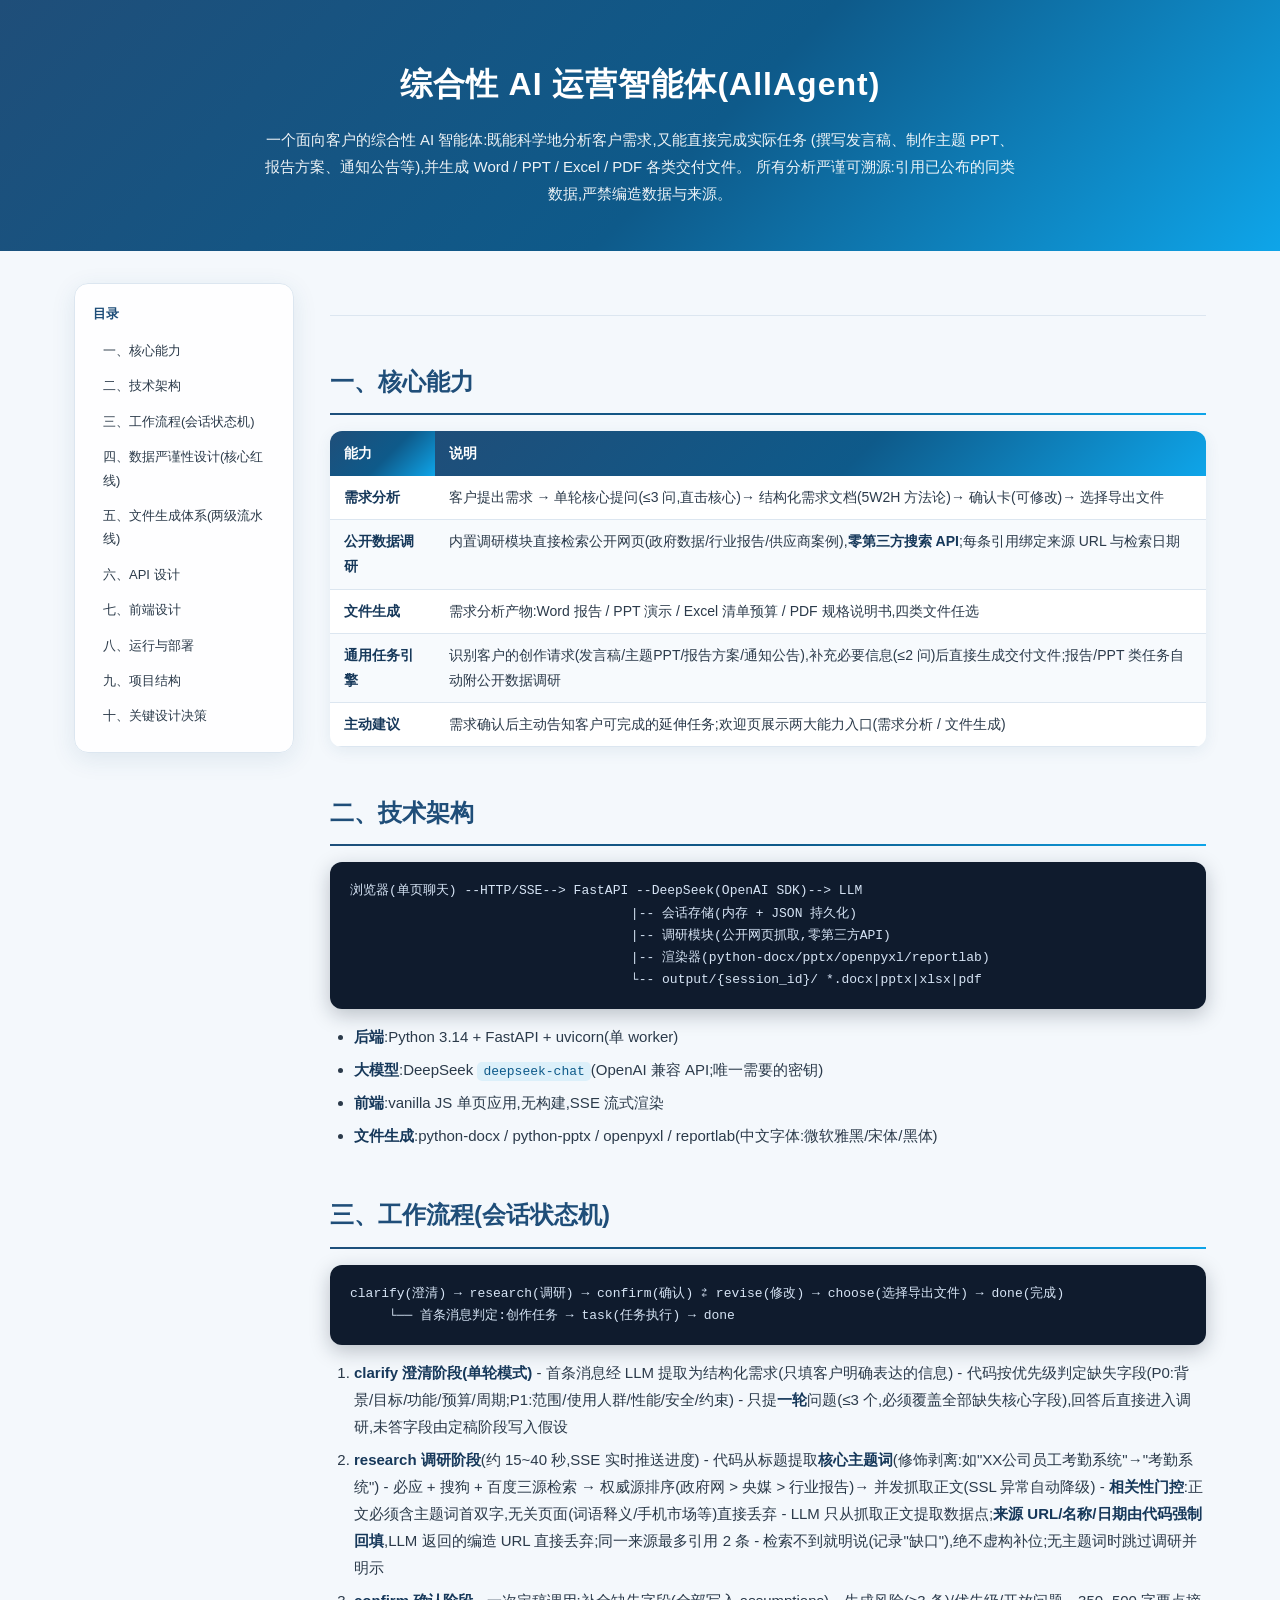
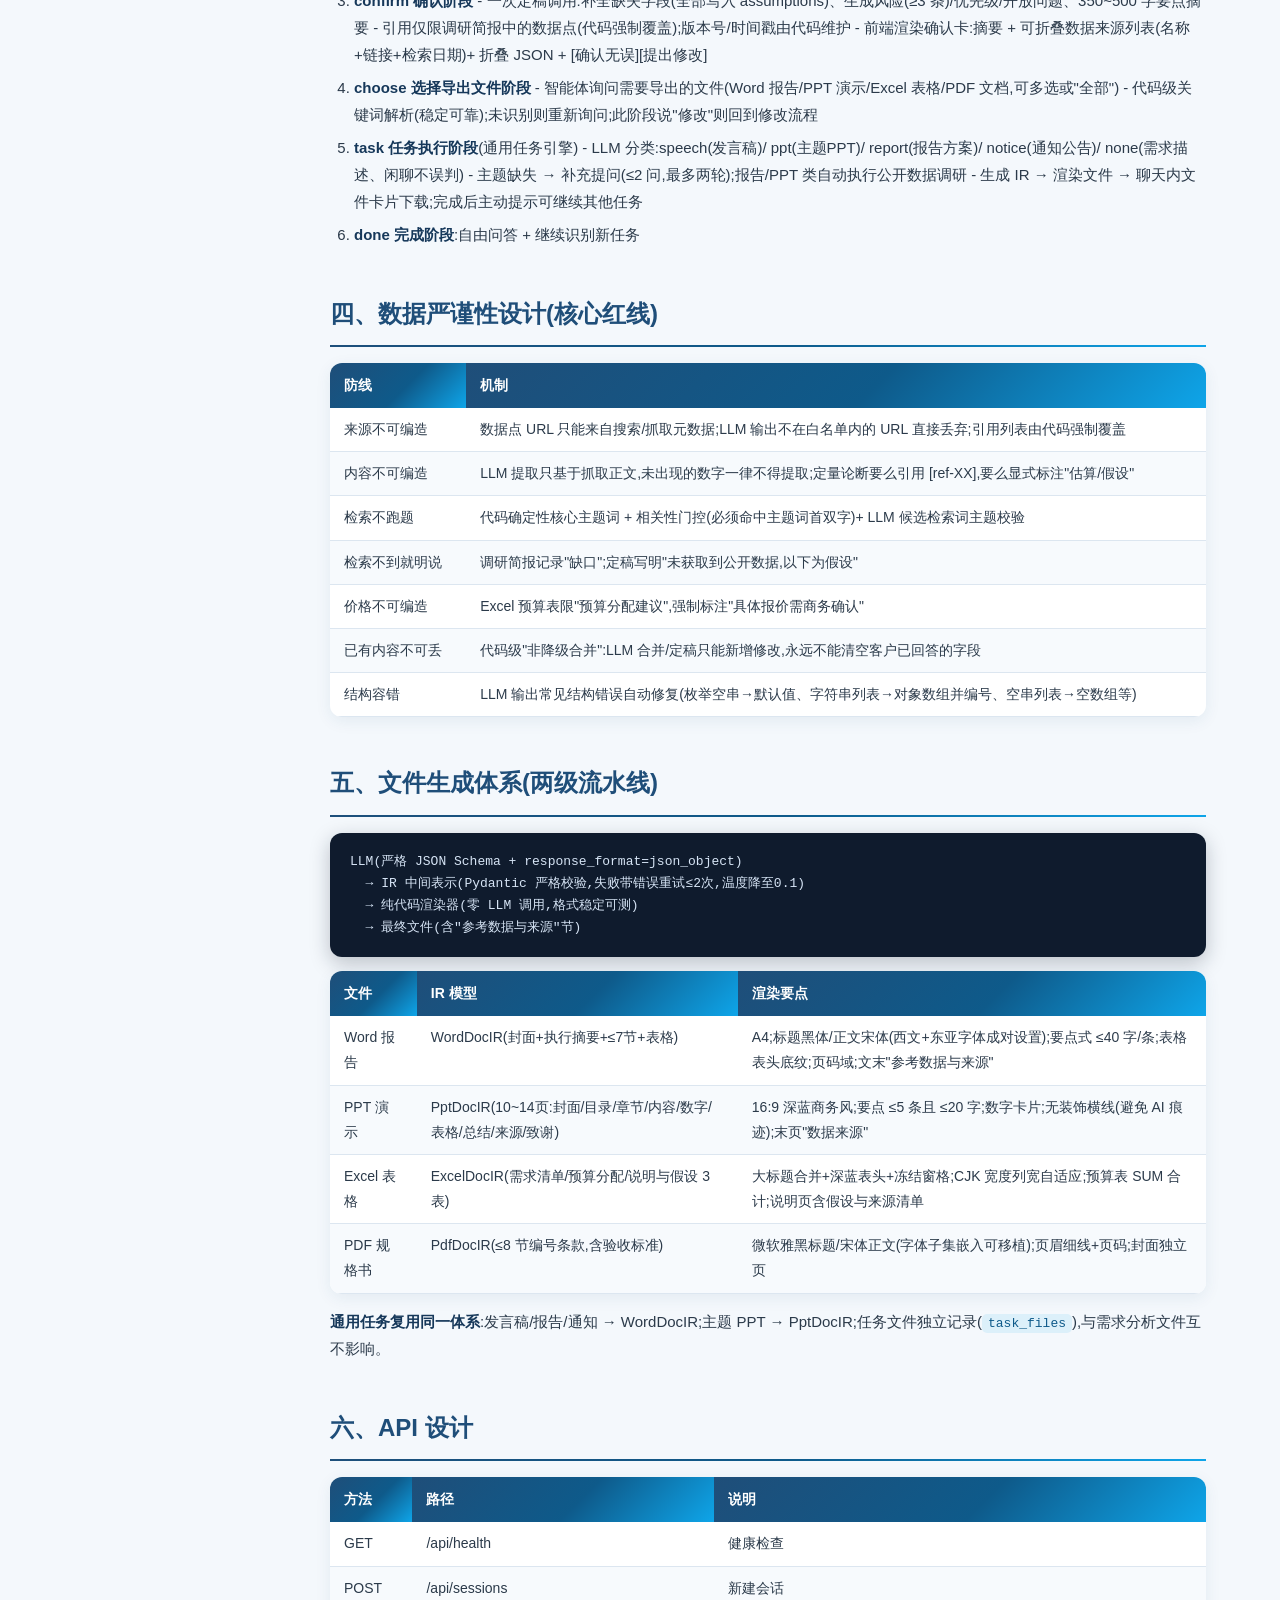
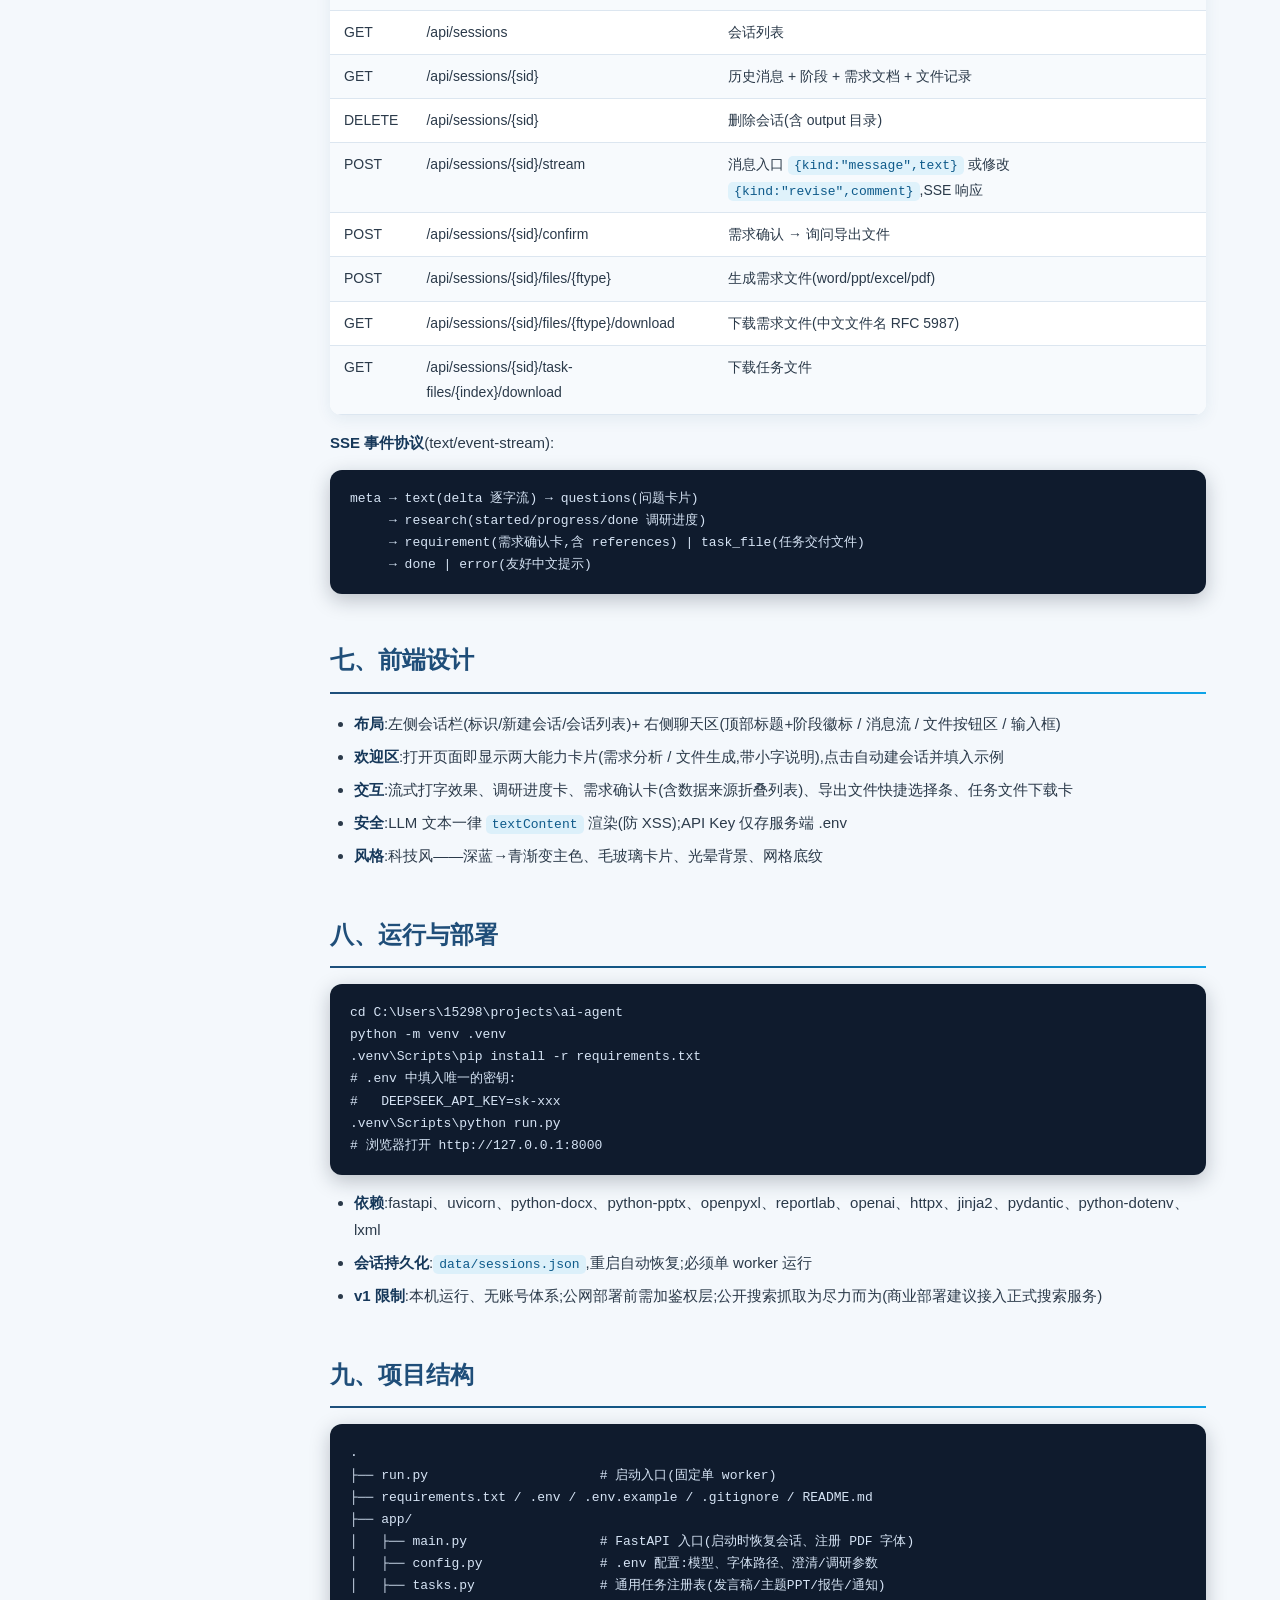
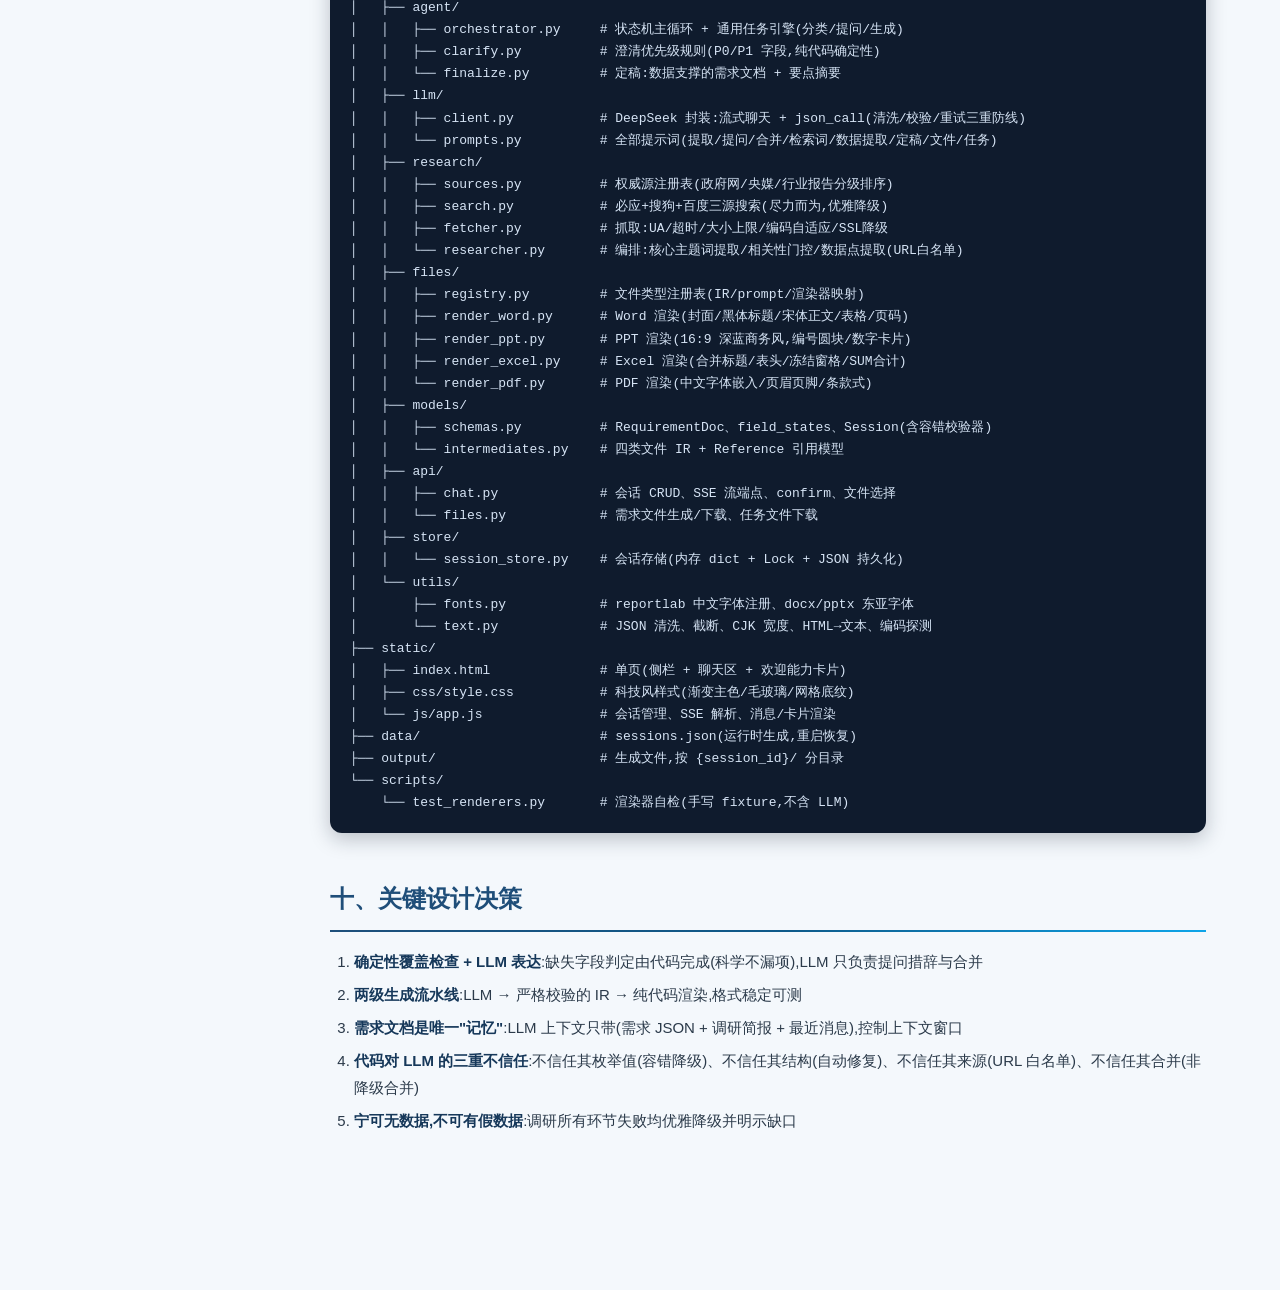
==== index.html @ 096fcb6c "发布:综合性AI运营智能体说明网站" ====
<!DOCTYPE html>
<html lang="zh-CN">
<head>
<meta charset="utf-8">
<meta name="viewport" content="width=device-width, initial-scale=1">
<title>综合性 AI 运营智能体(AllAgent)</title>
<style>
:root { --primary:#1F4E79; --accent:#0EA5E9; --grad:linear-gradient(135deg,#1F4E79 0%,#0E5A8A 55%,#0EA5E9 100%);
  --bg:#F4F8FC; --text:#2B3A4A; --muted:#7A8BA0; --border:#DCE6F0; }
* { box-sizing:border-box; margin:0; padding:0; }
body { font-family:"Microsoft YaHei","微软雅黑","PingFang SC",sans-serif; background:
  radial-gradient(1100px 480px at 88% -8%, rgba(14,165,233,.12), transparent 60%),
  radial-gradient(900px 420px at -8% 108%, rgba(31,78,121,.12), transparent 60%), var(--bg);
  color:var(--text); line-height:1.8; }
.hero { background:var(--grad); color:#fff; padding:56px 24px 44px; text-align:center; }
.hero h1 { font-size:32px; letter-spacing:1px; margin-bottom:12px; }
.hero p { opacity:.92; font-size:15px; max-width:760px; margin:0 auto; }
.layout { display:flex; max-width:1180px; margin:0 auto; padding:32px 24px 80px; gap:36px; }
.toc { flex:0 0 220px; position:sticky; top:24px; align-self:flex-start; background:rgba(255,255,255,.85);
  backdrop-filter:blur(8px); border:1px solid var(--border); border-radius:14px; padding:18px;
  box-shadow:0 6px 24px rgba(31,78,121,.10); font-size:13px; max-height:calc(100vh - 48px); overflow:auto; }
.toc a { display:block; color:var(--text); text-decoration:none; padding:6px 10px; border-radius:8px; }
.toc a:hover { background:rgba(14,165,233,.10); color:var(--primary); }
.content { flex:1; min-width:0; }
.content h2 { font-size:24px; margin:44px 0 16px; padding-bottom:10px; border-bottom:2px solid transparent;
  border-image:var(--grad) 1; color:var(--primary); scroll-margin-top:24px; }
.content h3 { font-size:18px; margin:26px 0 10px; color:var(--primary); }
.content p { margin:10px 0; font-size:15px; }
.content strong { color:#16385A; }
.content code { background:rgba(14,165,233,.10); color:#0E5A8A; padding:2px 6px; border-radius:5px;
  font-family:Consolas,"Courier New",monospace; font-size:13px; }
.content pre { background:#0F1B2D; color:#D6E4F5; border-radius:12px; padding:18px 20px; overflow-x:auto;
  margin:14px 0; font-size:13px; line-height:1.7; box-shadow:0 6px 20px rgba(15,27,45,.25); }
.content pre code { background:none; color:inherit; padding:0; font-size:13px; }
.table-wrap { overflow-x:auto; margin:14px 0; border-radius:12px; box-shadow:0 4px 16px rgba(31,78,121,.08); }
table { border-collapse:collapse; width:100%; background:#fff; font-size:14px; }
th { background:var(--grad); color:#fff; padding:10px 14px; text-align:left; white-space:nowrap; }
td { padding:9px 14px; border-bottom:1px solid var(--border); vertical-align:top; }
tr:nth-child(even) td { background:#F7FAFD; }
ul, ol { margin:10px 0 10px 24px; font-size:15px; }
li { margin:6px 0; }
blockquote { border-left:4px solid var(--accent); background:rgba(14,165,233,.06); margin:14px 0;
  padding:12px 18px; border-radius:0 10px 10px 0; color:#3D5568; }
hr { border:none; height:1px; background:var(--border); margin:32px 0; }
a { color:var(--accent); }
@media (max-width:900px) { .layout { flex-direction:column; } .toc { position:static; flex:none; } }
</style>
</head>
<body>
<div class="hero">
  <h1>综合性 AI 运营智能体(AllAgent)</h1>
  <p>一个面向客户的综合性 AI 智能体:既能科学地分析客户需求,又能直接完成实际任务 (撰写发言稿、制作主题 PPT、报告方案、通知公告等),并生成 Word / PPT / Excel / PDF 各类交付文件。 所有分析严谨可溯源:引用已公布的同类数据,严禁编造数据与来源。</p>
</div>
<div class="layout">
  <nav class="toc"><div style="font-weight:bold;color:var(--primary);margin-bottom:8px;">目录</div><a href="#一-核心能力">一、核心能力</a><a href="#二-技术架构">二、技术架构</a><a href="#三-工作流程-会话状态机">三、工作流程(会话状态机)</a><a href="#四-数据严谨性设计-核心红线">四、数据严谨性设计(核心红线)</a><a href="#五-文件生成体系-两级流水线">五、文件生成体系(两级流水线)</a><a href="#六-API-设计">六、API 设计</a><a href="#七-前端设计">七、前端设计</a><a href="#八-运行与部署">八、运行与部署</a><a href="#九-项目结构">九、项目结构</a><a href="#十-关键设计决策">十、关键设计决策</a></nav>
  <main class="content">
<hr>
<h2 id="一-核心能力">一、核心能力</h2>
<div class='table-wrap'><table><thead><tr><th>能力</th><th>说明</th></tr></thead><tbody><tr><td><strong>需求分析</strong></td><td>客户提出需求 → 单轮核心提问(≤3 问,直击核心)→ 结构化需求文档(5W2H 方法论)→ 确认卡(可修改)→ 选择导出文件</td></tr><tr><td><strong>公开数据调研</strong></td><td>内置调研模块直接检索公开网页(政府数据/行业报告/供应商案例),<strong>零第三方搜索 API</strong>;每条引用绑定来源 URL 与检索日期</td></tr><tr><td><strong>文件生成</strong></td><td>需求分析产物:Word 报告 / PPT 演示 / Excel 清单预算 / PDF 规格说明书,四类文件任选</td></tr><tr><td><strong>通用任务引擎</strong></td><td>识别客户的创作请求(发言稿/主题PPT/报告方案/通知公告),补充必要信息(≤2 问)后直接生成交付文件;报告/PPT 类任务自动附公开数据调研</td></tr><tr><td><strong>主动建议</strong></td><td>需求确认后主动告知客户可完成的延伸任务;欢迎页展示两大能力入口(需求分析 / 文件生成)</td></tr></tbody></table></div>
<h2 id="二-技术架构">二、技术架构</h2>
<pre><code>浏览器(单页聊天) --HTTP/SSE--&gt; FastAPI --DeepSeek(OpenAI SDK)--&gt; LLM
                                    |-- 会话存储(内存 + JSON 持久化)
                                    |-- 调研模块(公开网页抓取,零第三方API)
                                    |-- 渲染器(python-docx/pptx/openpyxl/reportlab)
                                    └-- output/{session_id}/ *.docx|pptx|xlsx|pdf</code></pre>
<ul>
<li><strong>后端</strong>:Python 3.14 + FastAPI + uvicorn(单 worker)</li>
<li><strong>大模型</strong>:DeepSeek <code>deepseek-chat</code>(OpenAI 兼容 API;唯一需要的密钥)</li>
<li><strong>前端</strong>:vanilla JS 单页应用,无构建,SSE 流式渲染</li>
<li><strong>文件生成</strong>:python-docx / python-pptx / openpyxl / reportlab(中文字体:微软雅黑/宋体/黑体)</li>
</ul>
<h2 id="三-工作流程-会话状态机">三、工作流程(会话状态机)</h2>
<pre><code>clarify(澄清) → research(调研) → confirm(确认) ⇄ revise(修改) → choose(选择导出文件) → done(完成)
     └── 首条消息判定:创作任务 → task(任务执行) → done</code></pre>
<ol>
<li><strong>clarify 澄清阶段(单轮模式)</strong> - 首条消息经 LLM 提取为结构化需求(只填客户明确表达的信息) - 代码按优先级判定缺失字段(P0:背景/目标/功能/预算/周期;P1:范围/使用人群/性能/安全/约束) - 只提<strong>一轮</strong>问题(≤3 个,必须覆盖全部缺失核心字段),回答后直接进入调研,未答字段由定稿阶段写入假设</li>
<li><strong>research 调研阶段</strong>(约 15~40 秒,SSE 实时推送进度) - 代码从标题提取<strong>核心主题词</strong>(修饰剥离:如&quot;XX公司员工考勤系统&quot;→&quot;考勤系统&quot;) - 必应 + 搜狗 + 百度三源检索 → 权威源排序(政府网 &gt; 央媒 &gt; 行业报告)→ 并发抓取正文(SSL 异常自动降级) - <strong>相关性门控</strong>:正文必须含主题词首双字,无关页面(词语释义/手机市场等)直接丢弃 - LLM 只从抓取正文提取数据点;<strong>来源 URL/名称/日期由代码强制回填</strong>,LLM 返回的编造 URL 直接丢弃;同一来源最多引用 2 条 - 检索不到就明说(记录&quot;缺口&quot;),绝不虚构补位;无主题词时跳过调研并明示</li>
<li><strong>confirm 确认阶段</strong> - 一次定稿调用:补全缺失字段(全部写入 assumptions)、生成风险(≥3 条)/优先级/开放问题、350~500 字要点摘要 - 引用仅限调研简报中的数据点(代码强制覆盖);版本号/时间戳由代码维护 - 前端渲染确认卡:摘要 + 可折叠数据来源列表(名称+链接+检索日期)+ 折叠 JSON + [确认无误][提出修改]</li>
<li><strong>choose 选择导出文件阶段</strong> - 智能体询问需要导出的文件(Word 报告/PPT 演示/Excel 表格/PDF 文档,可多选或&quot;全部&quot;) - 代码级关键词解析(稳定可靠);未识别则重新询问;此阶段说&quot;修改&quot;则回到修改流程</li>
<li><strong>task 任务执行阶段</strong>(通用任务引擎) - LLM 分类:speech(发言稿)/ ppt(主题PPT)/ report(报告方案)/ notice(通知公告)/ none(需求描述、闲聊不误判) - 主题缺失 → 补充提问(≤2 问,最多两轮);报告/PPT 类自动执行公开数据调研 - 生成 IR → 渲染文件 → 聊天内文件卡片下载;完成后主动提示可继续其他任务</li>
<li><strong>done 完成阶段</strong>:自由问答 + 继续识别新任务</li>
</ol>
<h2 id="四-数据严谨性设计-核心红线">四、数据严谨性设计(核心红线)</h2>
<div class='table-wrap'><table><thead><tr><th>防线</th><th>机制</th></tr></thead><tbody><tr><td>来源不可编造</td><td>数据点 URL 只能来自搜索/抓取元数据;LLM 输出不在白名单内的 URL 直接丢弃;引用列表由代码强制覆盖</td></tr><tr><td>内容不可编造</td><td>LLM 提取只基于抓取正文,未出现的数字一律不得提取;定量论断要么引用 [ref-XX],要么显式标注&quot;估算/假设&quot;</td></tr><tr><td>检索不跑题</td><td>代码确定性核心主题词 + 相关性门控(必须命中主题词首双字)+ LLM 候选检索词主题校验</td></tr><tr><td>检索不到就明说</td><td>调研简报记录&quot;缺口&quot;;定稿写明&quot;未获取到公开数据,以下为假设&quot;</td></tr><tr><td>价格不可编造</td><td>Excel 预算表限&quot;预算分配建议&quot;,强制标注&quot;具体报价需商务确认&quot;</td></tr><tr><td>已有内容不可丢</td><td>代码级&quot;非降级合并&quot;:LLM 合并/定稿只能新增修改,永远不能清空客户已回答的字段</td></tr><tr><td>结构容错</td><td>LLM 输出常见结构错误自动修复(枚举空串→默认值、字符串列表→对象数组并编号、空串列表→空数组等)</td></tr></tbody></table></div>
<h2 id="五-文件生成体系-两级流水线">五、文件生成体系(两级流水线)</h2>
<pre><code>LLM(严格 JSON Schema + response_format=json_object)
  → IR 中间表示(Pydantic 严格校验,失败带错误重试≤2次,温度降至0.1)
  → 纯代码渲染器(零 LLM 调用,格式稳定可测)
  → 最终文件(含&quot;参考数据与来源&quot;节)</code></pre>
<div class='table-wrap'><table><thead><tr><th>文件</th><th>IR 模型</th><th>渲染要点</th></tr></thead><tbody><tr><td>Word 报告</td><td>WordDocIR(封面+执行摘要+≤7节+表格)</td><td>A4;标题黑体/正文宋体(西文+东亚字体成对设置);要点式 ≤40 字/条;表格表头底纹;页码域;文末&quot;参考数据与来源&quot;</td></tr><tr><td>PPT 演示</td><td>PptDocIR(10~14页:封面/目录/章节/内容/数字/表格/总结/来源/致谢)</td><td>16:9 深蓝商务风;要点 ≤5 条且 ≤20 字;数字卡片;无装饰横线(避免 AI 痕迹);末页&quot;数据来源&quot;</td></tr><tr><td>Excel 表格</td><td>ExcelDocIR(需求清单/预算分配/说明与假设 3 表)</td><td>大标题合并+深蓝表头+冻结窗格;CJK 宽度列宽自适应;预算表 SUM 合计;说明页含假设与来源清单</td></tr><tr><td>PDF 规格书</td><td>PdfDocIR(≤8 节编号条款,含验收标准)</td><td>微软雅黑标题/宋体正文(字体子集嵌入可移植);页眉细线+页码;封面独立页</td></tr></tbody></table></div>
<p><strong>通用任务复用同一体系</strong>:发言稿/报告/通知 → WordDocIR;主题 PPT → PptDocIR;任务文件独立记录(<code>task_files</code>),与需求分析文件互不影响。</p>
<h2 id="六-API-设计">六、API 设计</h2>
<div class='table-wrap'><table><thead><tr><th>方法</th><th>路径</th><th>说明</th></tr></thead><tbody><tr><td>GET</td><td>/api/health</td><td>健康检查</td></tr><tr><td>POST</td><td>/api/sessions</td><td>新建会话</td></tr><tr><td>GET</td><td>/api/sessions</td><td>会话列表</td></tr><tr><td>GET</td><td>/api/sessions/{sid}</td><td>历史消息 + 阶段 + 需求文档 + 文件记录</td></tr><tr><td>DELETE</td><td>/api/sessions/{sid}</td><td>删除会话(含 output 目录)</td></tr><tr><td>POST</td><td>/api/sessions/{sid}/stream</td><td>消息入口 <code>{kind:&quot;message&quot;,text}</code> 或修改 <code>{kind:&quot;revise&quot;,comment}</code>,SSE 响应</td></tr><tr><td>POST</td><td>/api/sessions/{sid}/confirm</td><td>需求确认 → 询问导出文件</td></tr><tr><td>POST</td><td>/api/sessions/{sid}/files/{ftype}</td><td>生成需求文件(word/ppt/excel/pdf)</td></tr><tr><td>GET</td><td>/api/sessions/{sid}/files/{ftype}/download</td><td>下载需求文件(中文文件名 RFC 5987)</td></tr><tr><td>GET</td><td>/api/sessions/{sid}/task-files/{index}/download</td><td>下载任务文件</td></tr></tbody></table></div>
<p><strong>SSE 事件协议</strong>(text/event-stream):</p>
<pre><code>meta → text(delta 逐字流) → questions(问题卡片)
     → research(started/progress/done 调研进度)
     → requirement(需求确认卡,含 references) | task_file(任务交付文件)
     → done | error(友好中文提示)</code></pre>
<h2 id="七-前端设计">七、前端设计</h2>
<ul>
<li><strong>布局</strong>:左侧会话栏(标识/新建会话/会话列表)+ 右侧聊天区(顶部标题+阶段徽标 / 消息流 / 文件按钮区 / 输入框)</li>
<li><strong>欢迎区</strong>:打开页面即显示两大能力卡片(需求分析 / 文件生成,带小字说明),点击自动建会话并填入示例</li>
<li><strong>交互</strong>:流式打字效果、调研进度卡、需求确认卡(含数据来源折叠列表)、导出文件快捷选择条、任务文件下载卡</li>
<li><strong>安全</strong>:LLM 文本一律 <code>textContent</code> 渲染(防 XSS);API Key 仅存服务端 .env</li>
<li><strong>风格</strong>:科技风——深蓝→青渐变主色、毛玻璃卡片、光晕背景、网格底纹</li>
</ul>
<h2 id="八-运行与部署">八、运行与部署</h2>
<pre><code class="lang-bash">cd C:\Users\15298\projects\ai-agent
python -m venv .venv
.venv\Scripts\pip install -r requirements.txt
# .env 中填入唯一的密钥:
#   DEEPSEEK_API_KEY=sk-xxx
.venv\Scripts\python run.py
# 浏览器打开 http://127.0.0.1:8000</code></pre>
<ul>
<li><strong>依赖</strong>:fastapi、uvicorn、python-docx、python-pptx、openpyxl、reportlab、openai、httpx、jinja2、pydantic、python-dotenv、lxml</li>
<li><strong>会话持久化</strong>:<code>data/sessions.json</code>,重启自动恢复;必须单 worker 运行</li>
<li><strong>v1 限制</strong>:本机运行、无账号体系;公网部署前需加鉴权层;公开搜索抓取为尽力而为(商业部署建议接入正式搜索服务)</li>
</ul>
<h2 id="九-项目结构">九、项目结构</h2>
<pre><code>.
├── run.py                      # 启动入口(固定单 worker)
├── requirements.txt / .env / .env.example / .gitignore / README.md
├── app/
│   ├── main.py                 # FastAPI 入口(启动时恢复会话、注册 PDF 字体)
│   ├── config.py               # .env 配置:模型、字体路径、澄清/调研参数
│   ├── tasks.py                # 通用任务注册表(发言稿/主题PPT/报告/通知)
│   ├── agent/
│   │   ├── orchestrator.py     # 状态机主循环 + 通用任务引擎(分类/提问/生成)
│   │   ├── clarify.py          # 澄清优先级规则(P0/P1 字段,纯代码确定性)
│   │   └── finalize.py         # 定稿:数据支撑的需求文档 + 要点摘要
│   ├── llm/
│   │   ├── client.py           # DeepSeek 封装:流式聊天 + json_call(清洗/校验/重试三重防线)
│   │   └── prompts.py          # 全部提示词(提取/提问/合并/检索词/数据提取/定稿/文件/任务)
│   ├── research/
│   │   ├── sources.py          # 权威源注册表(政府网/央媒/行业报告分级排序)
│   │   ├── search.py           # 必应+搜狗+百度三源搜索(尽力而为,优雅降级)
│   │   ├── fetcher.py          # 抓取:UA/超时/大小上限/编码自适应/SSL降级
│   │   └── researcher.py       # 编排:核心主题词提取/相关性门控/数据点提取(URL白名单)
│   ├── files/
│   │   ├── registry.py         # 文件类型注册表(IR/prompt/渲染器映射)
│   │   ├── render_word.py      # Word 渲染(封面/黑体标题/宋体正文/表格/页码)
│   │   ├── render_ppt.py       # PPT 渲染(16:9 深蓝商务风,编号圆块/数字卡片)
│   │   ├── render_excel.py     # Excel 渲染(合并标题/表头/冻结窗格/SUM合计)
│   │   └── render_pdf.py       # PDF 渲染(中文字体嵌入/页眉页脚/条款式)
│   ├── models/
│   │   ├── schemas.py          # RequirementDoc、field_states、Session(含容错校验器)
│   │   └── intermediates.py    # 四类文件 IR + Reference 引用模型
│   ├── api/
│   │   ├── chat.py             # 会话 CRUD、SSE 流端点、confirm、文件选择
│   │   └── files.py            # 需求文件生成/下载、任务文件下载
│   ├── store/
│   │   └── session_store.py    # 会话存储(内存 dict + Lock + JSON 持久化)
│   └── utils/
│       ├── fonts.py            # reportlab 中文字体注册、docx/pptx 东亚字体
│       └── text.py             # JSON 清洗、截断、CJK 宽度、HTML→文本、编码探测
├── static/
│   ├── index.html              # 单页(侧栏 + 聊天区 + 欢迎能力卡片)
│   ├── css/style.css           # 科技风样式(渐变主色/毛玻璃/网格底纹)
│   └── js/app.js               # 会话管理、SSE 解析、消息/卡片渲染
├── data/                       # sessions.json(运行时生成,重启恢复)
├── output/                     # 生成文件,按 {session_id}/ 分目录
└── scripts/
    └── test_renderers.py       # 渲染器自检(手写 fixture,不含 LLM)</code></pre>
<h2 id="十-关键设计决策">十、关键设计决策</h2>
<ol>
<li><strong>确定性覆盖检查 + LLM 表达</strong>:缺失字段判定由代码完成(科学不漏项),LLM 只负责提问措辞与合并</li>
<li><strong>两级生成流水线</strong>:LLM → 严格校验的 IR → 纯代码渲染,格式稳定可测</li>
<li><strong>需求文档是唯一&quot;记忆&quot;</strong>:LLM 上下文只带(需求 JSON + 调研简报 + 最近消息),控制上下文窗口</li>
<li><strong>代码对 LLM 的三重不信任</strong>:不信任其枚举值(容错降级)、不信任其结构(自动修复)、不信任其来源(URL 白名单)、不信任其合并(非降级合并)</li>
<li><strong>宁可无数据,不可有假数据</strong>:调研所有环节失败均优雅降级并明示缺口</li>
</ol></main>
</div>
</body>
</html>
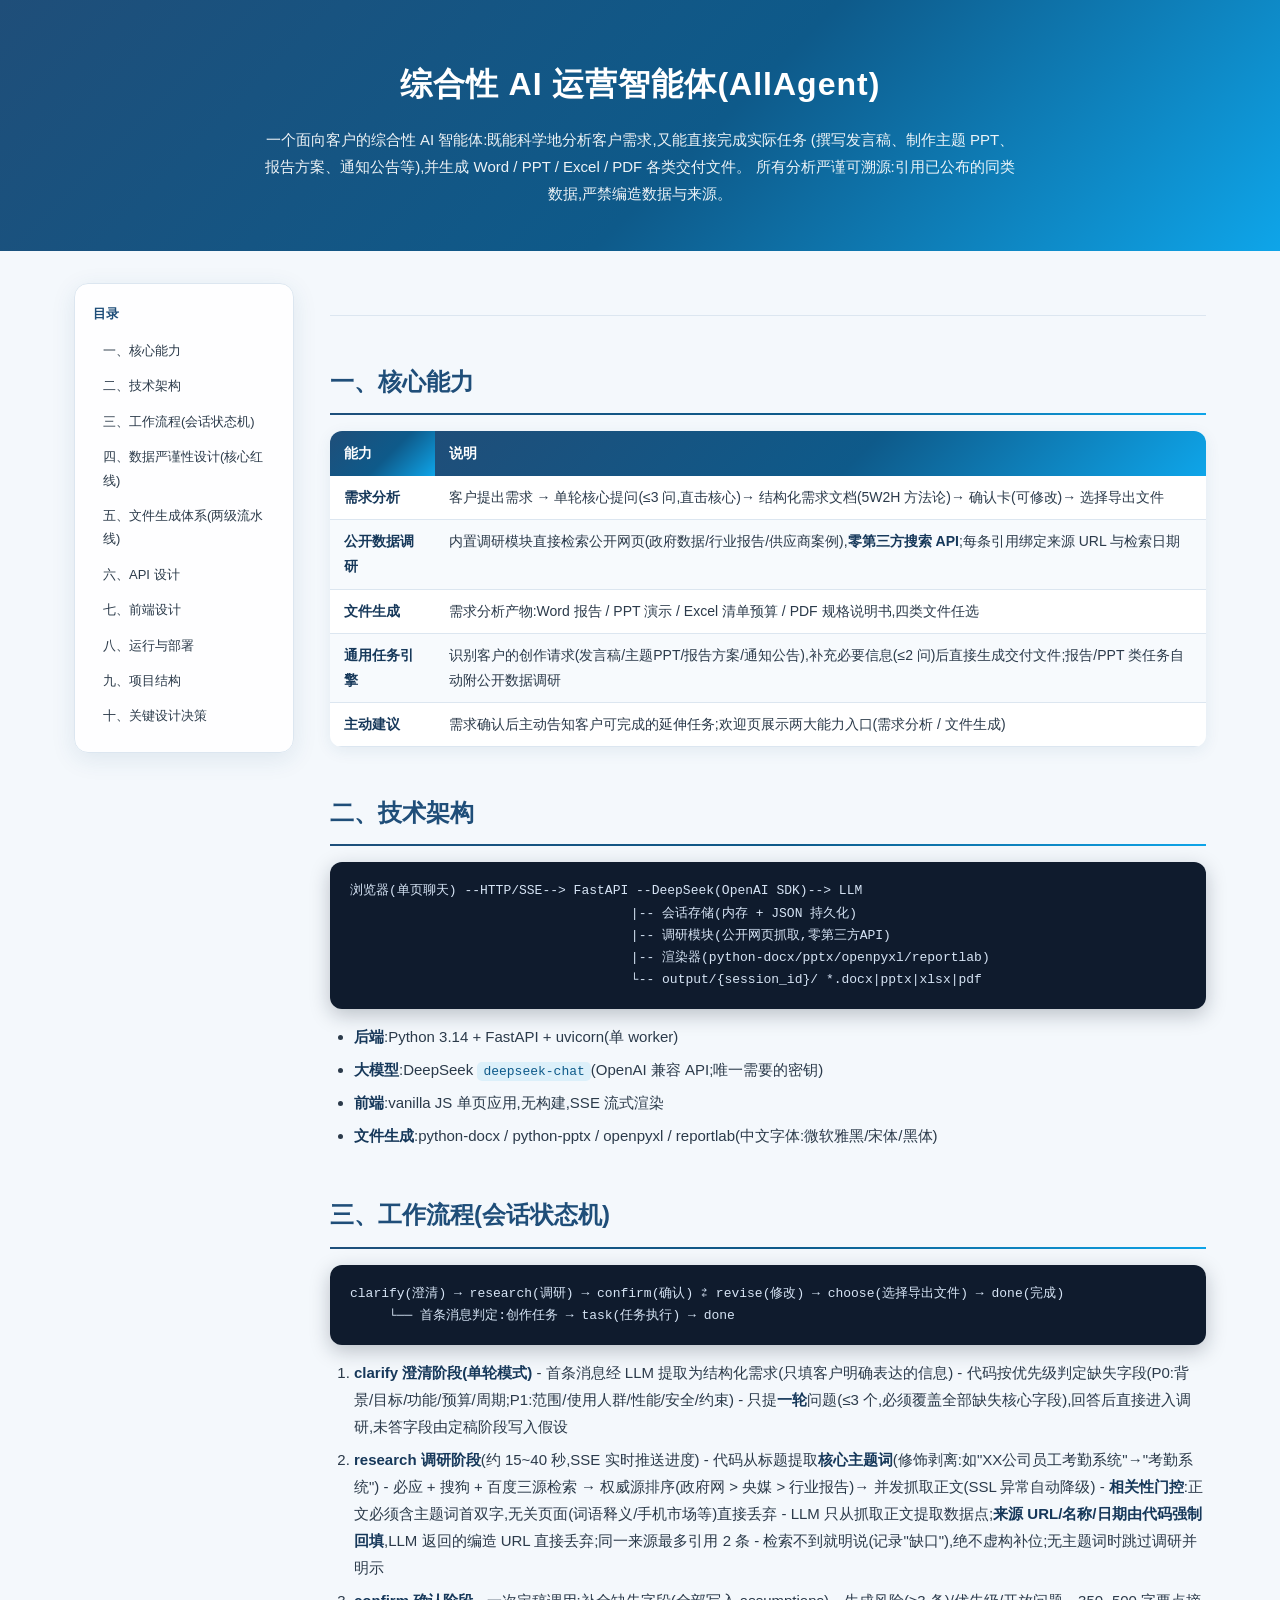
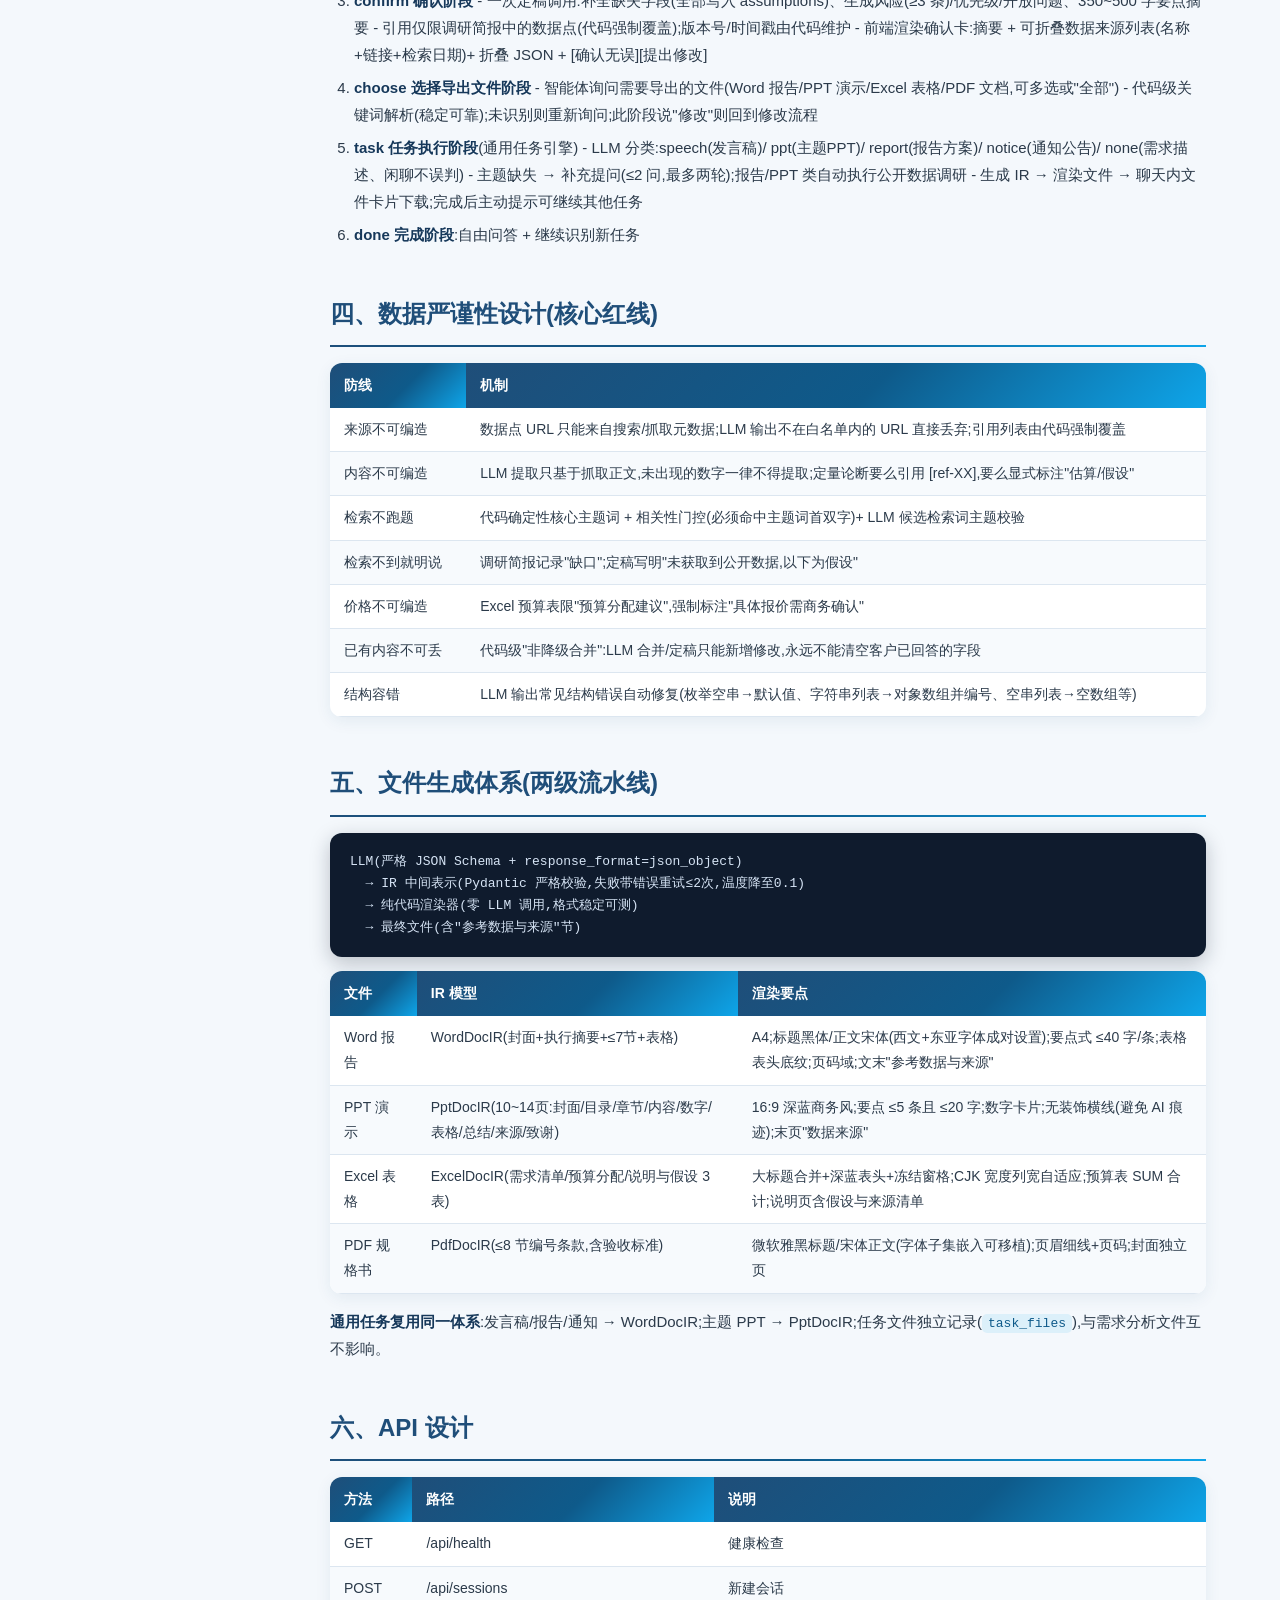
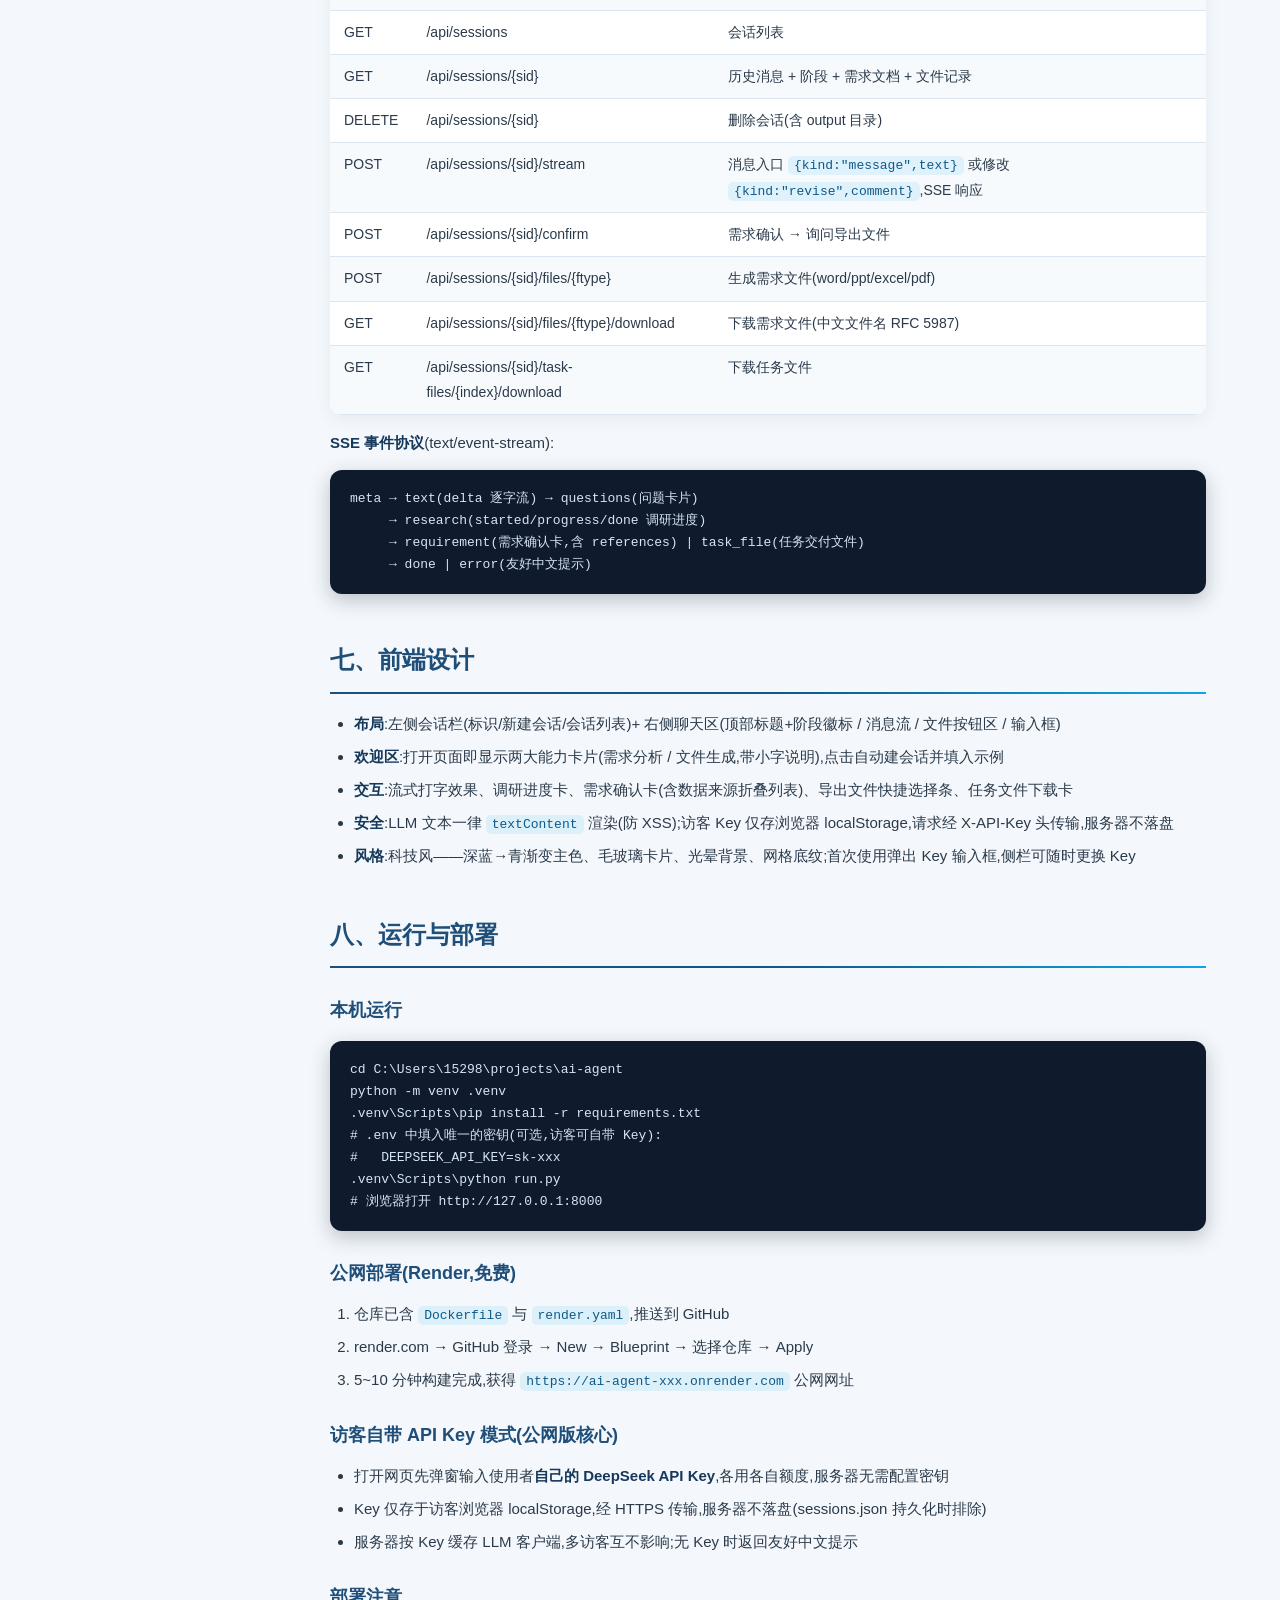
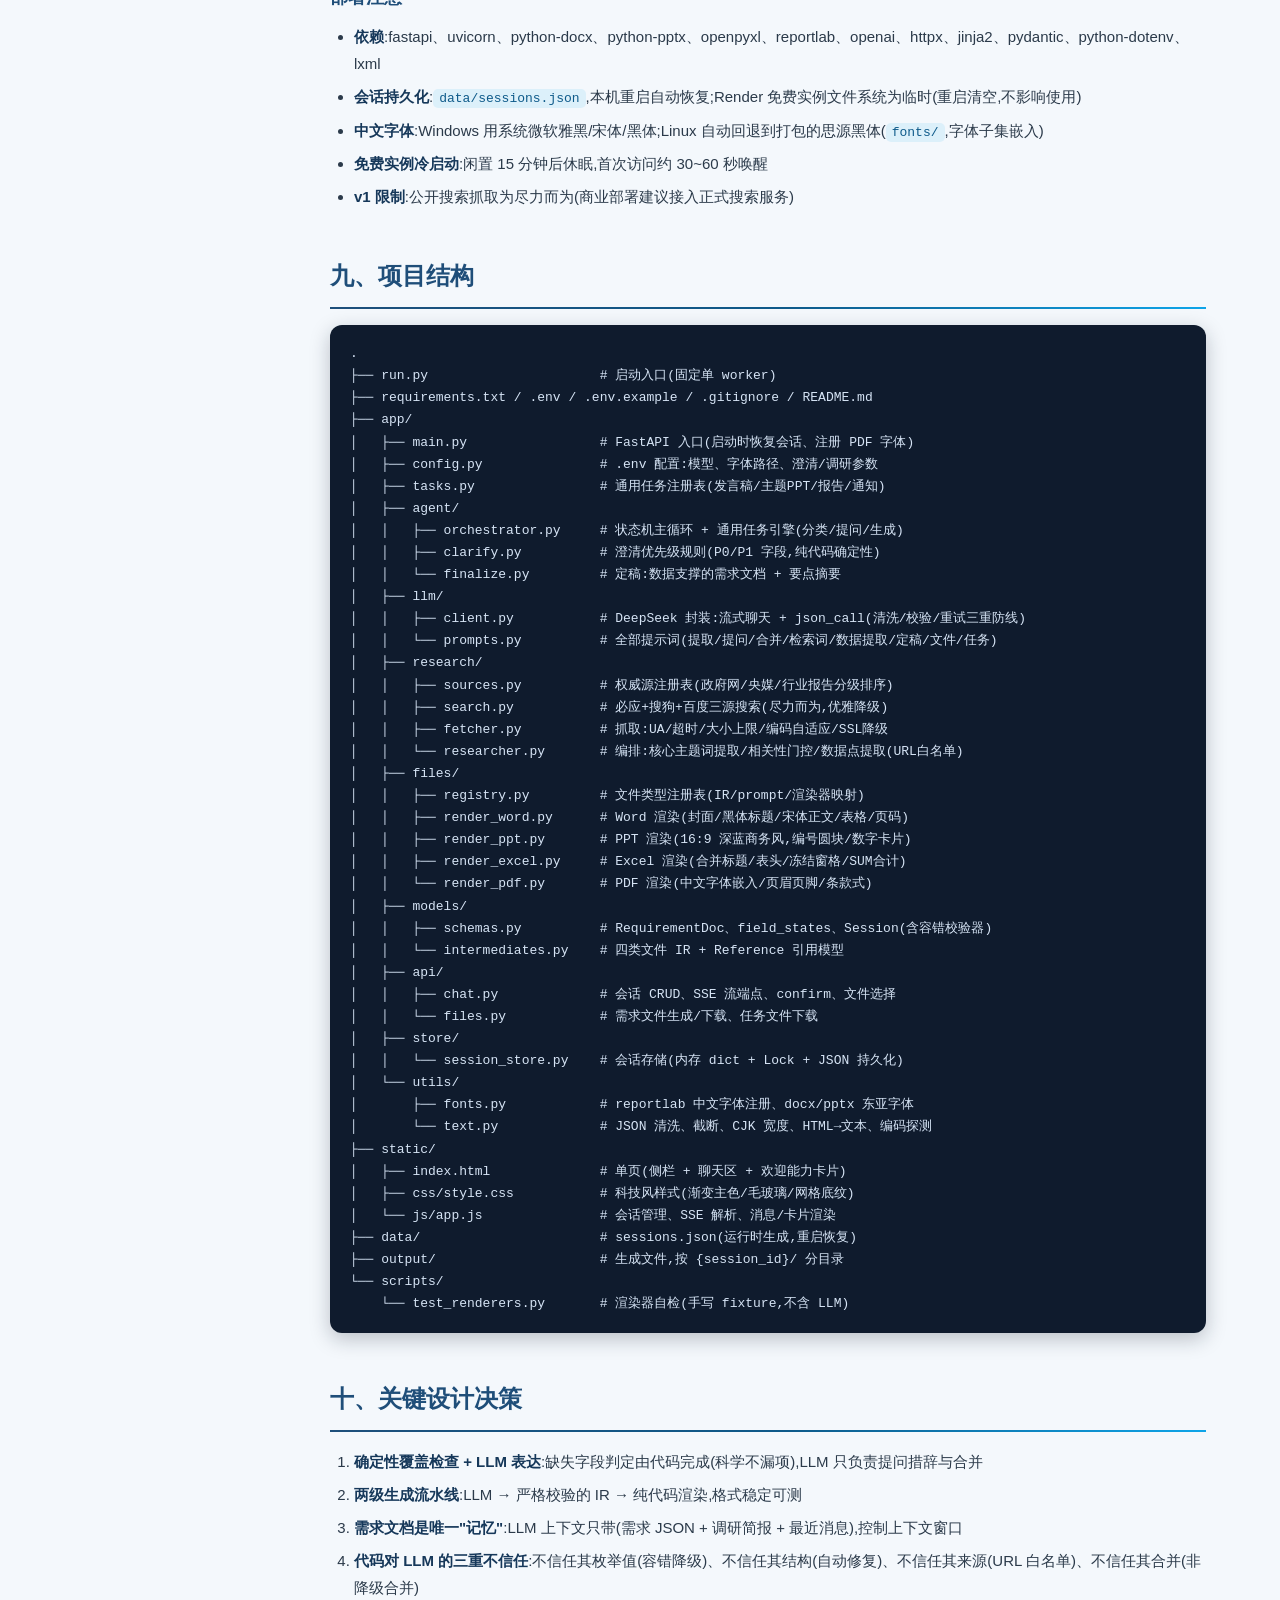
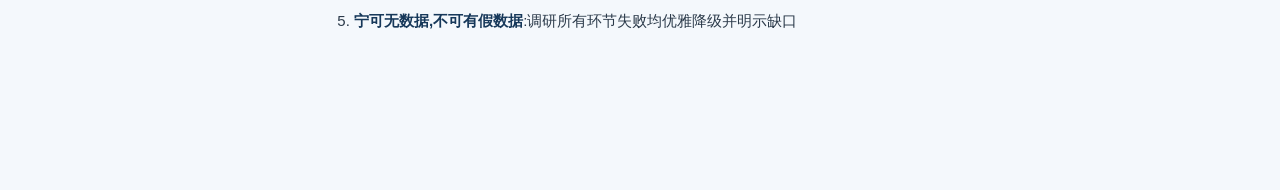
==== commit 2a2b2e91: "更新说明网站:访客Key机制/公网部署/Linux字体" ====
--- a/index.html
+++ b/index.html
@@ -101,21 +101,37 @@
 <li><strong>布局</strong>:左侧会话栏(标识/新建会话/会话列表)+ 右侧聊天区(顶部标题+阶段徽标 / 消息流 / 文件按钮区 / 输入框)</li>
 <li><strong>欢迎区</strong>:打开页面即显示两大能力卡片(需求分析 / 文件生成,带小字说明),点击自动建会话并填入示例</li>
 <li><strong>交互</strong>:流式打字效果、调研进度卡、需求确认卡(含数据来源折叠列表)、导出文件快捷选择条、任务文件下载卡</li>
-<li><strong>安全</strong>:LLM 文本一律 <code>textContent</code> 渲染(防 XSS);API Key 仅存服务端 .env</li>
-<li><strong>风格</strong>:科技风——深蓝→青渐变主色、毛玻璃卡片、光晕背景、网格底纹</li>
+<li><strong>安全</strong>:LLM 文本一律 <code>textContent</code> 渲染(防 XSS);访客 Key 仅存浏览器 localStorage,请求经 X-API-Key 头传输,服务器不落盘</li>
+<li><strong>风格</strong>:科技风——深蓝→青渐变主色、毛玻璃卡片、光晕背景、网格底纹;首次使用弹出 Key 输入框,侧栏可随时更换 Key</li>
 </ul>
 <h2 id="八-运行与部署">八、运行与部署</h2>
+<h3>本机运行</h3>
 <pre><code class="lang-bash">cd C:\Users\15298\projects\ai-agent
 python -m venv .venv
 .venv\Scripts\pip install -r requirements.txt
-# .env 中填入唯一的密钥:
+# .env 中填入唯一的密钥(可选,访客可自带 Key):
 #   DEEPSEEK_API_KEY=sk-xxx
 .venv\Scripts\python run.py
 # 浏览器打开 http://127.0.0.1:8000</code></pre>
+<h3>公网部署(Render,免费)</h3>
+<ol>
+<li>仓库已含 <code>Dockerfile</code> 与 <code>render.yaml</code>,推送到 GitHub</li>
+<li>render.com → GitHub 登录 → New → Blueprint → 选择仓库 → Apply</li>
+<li>5~10 分钟构建完成,获得 <code>https://ai-agent-xxx.onrender.com</code> 公网网址</li>
+</ol>
+<h3>访客自带 API Key 模式(公网版核心)</h3>
+<ul>
+<li>打开网页先弹窗输入使用者<strong>自己的 DeepSeek API Key</strong>,各用各自额度,服务器无需配置密钥</li>
+<li>Key 仅存于访客浏览器 localStorage,经 HTTPS 传输,服务器不落盘(sessions.json 持久化时排除)</li>
+<li>服务器按 Key 缓存 LLM 客户端,多访客互不影响;无 Key 时返回友好中文提示</li>
+</ul>
+<h3>部署注意</h3>
 <ul>
 <li><strong>依赖</strong>:fastapi、uvicorn、python-docx、python-pptx、openpyxl、reportlab、openai、httpx、jinja2、pydantic、python-dotenv、lxml</li>
-<li><strong>会话持久化</strong>:<code>data/sessions.json</code>,重启自动恢复;必须单 worker 运行</li>
-<li><strong>v1 限制</strong>:本机运行、无账号体系;公网部署前需加鉴权层;公开搜索抓取为尽力而为(商业部署建议接入正式搜索服务)</li>
+<li><strong>会话持久化</strong>:<code>data/sessions.json</code>,本机重启自动恢复;Render 免费实例文件系统为临时(重启清空,不影响使用)</li>
+<li><strong>中文字体</strong>:Windows 用系统微软雅黑/宋体/黑体;Linux 自动回退到打包的思源黑体(<code>fonts/</code>,字体子集嵌入)</li>
+<li><strong>免费实例冷启动</strong>:闲置 15 分钟后休眠,首次访问约 30~60 秒唤醒</li>
+<li><strong>v1 限制</strong>:公开搜索抓取为尽力而为(商业部署建议接入正式搜索服务)</li>
 </ul>
 <h2 id="九-项目结构">九、项目结构</h2>
 <pre><code>.
